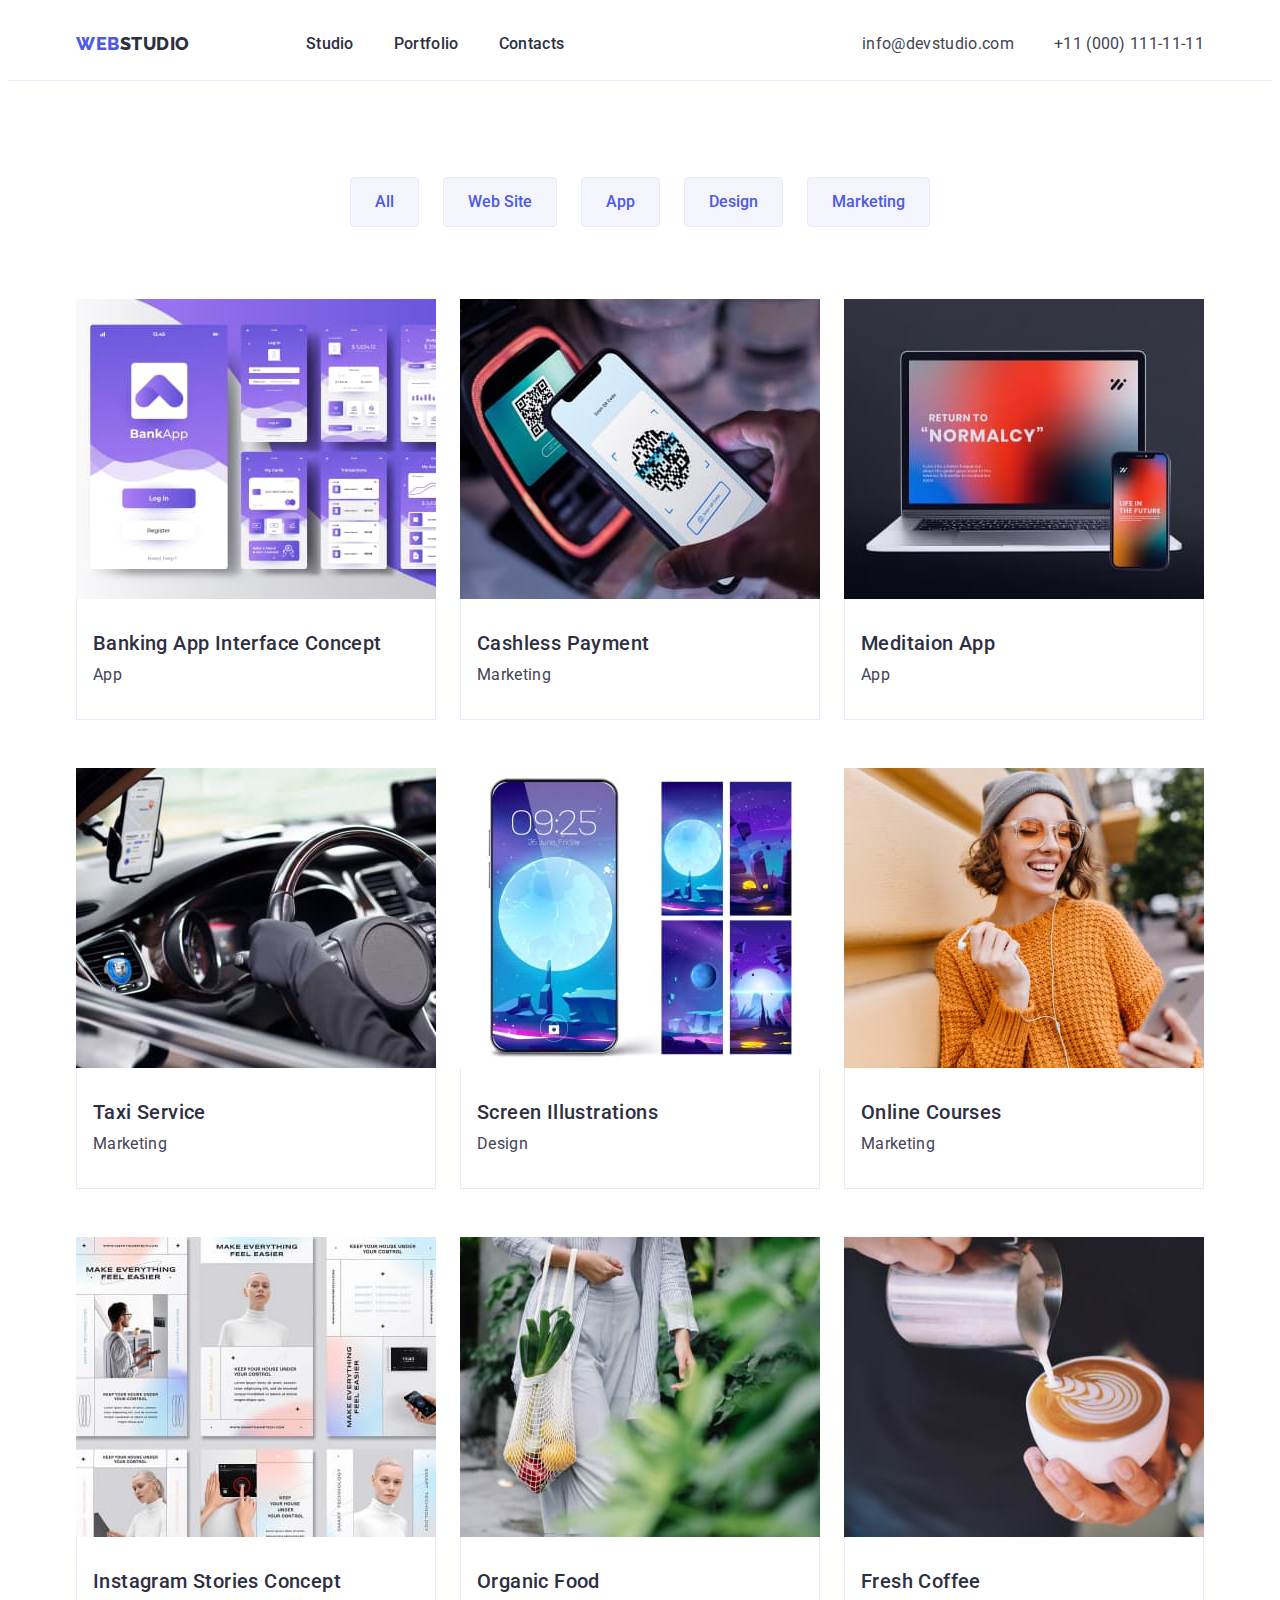
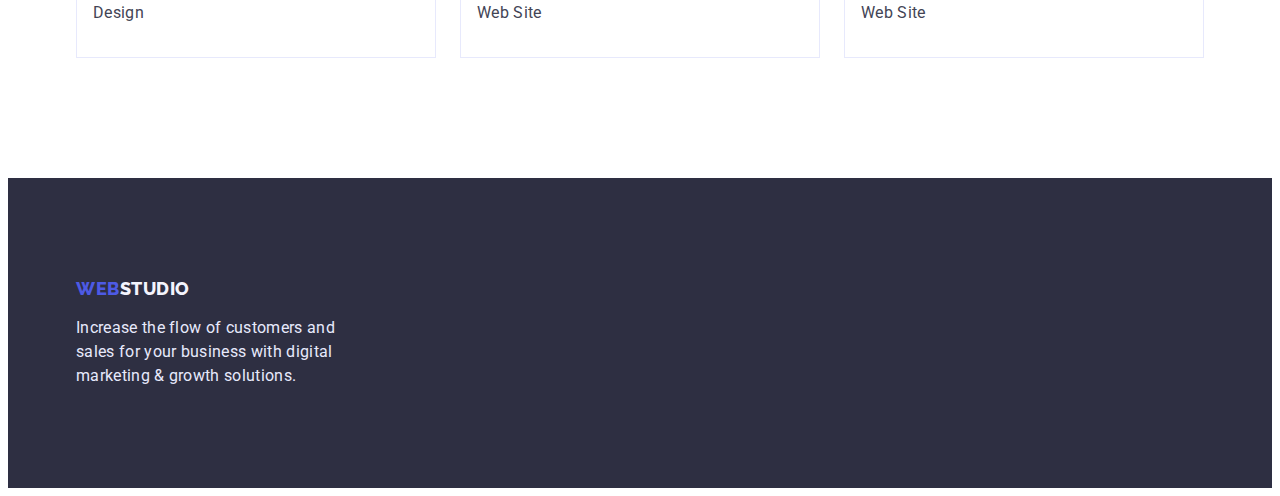
==== portfolio.html @ fd46bbb6 "Initial commit" ====
<!DOCTYPE html>
<html lang="en">
  <head>
    <meta charset="UTF-8" />
    <meta http-equiv="X-UA-Compatible" content="IE=edge" />
    <meta name="viewport" content="width=device-width, initial-scale=1.0" />
    <title>Document</title>
    <link
      href="https://fonts.googleapis.com/css2?family=Montserrat:wght@400;700&family=Raleway:wght@800&family=Roboto:wght@400;500;700;900&display=swap"
      rel="stylesheet"
    />
    <link
      rel="stylesheet"
      href="https://cdnjs.cloudflare.com/ajax/libs/modern-normalize/1.1.0/modern-normalize.min.css"
      integrity="sha512-wpPYUAdjBVSE4KJnH1VR1HeZfpl1ub8YT/NKx4PuQ5NmX2tKuGu6U/JRp5y+Y8XG2tV+wKQpNHVUX03MfMFn9Q=="
      crossorigin="anonymous"
      referrerpolicy="no-referrer"
    />
    <link rel="stylesheet" href="./css/styles.css" />
  </head>
  <body>
    <header class="header">
      <div class="container main_nav">
        <nav class="nav">
          <a href="./index.html" class="logo">Web<span>Studio</span></a>
          <ul class="nav_list">
            <li class="nav_item">
              <a href="./index.html" class="nav_link">Studio</a>
            </li>
            <li class="nav_item"><a href="" class="nav_link">Portfolio</a></li>
            <li class="nav_item"><a href="" class="nav_link">Contacts</a></li>
          </ul>
        </nav>
        <address class="contacts">
          <ul class="contacts_list">
            <li class="contacts_item">
              <a href="mailto:info@devstudio.com" class="contacts_link"
                >info@devstudio.com</a
              >
            </li>
            <li class="contacts_item">
              <a href="tel:+110001111111" class="contacts_link"
                >+11 (000) 111-11-11</a
              >
            </li>
          </ul>
        </address>
      </div>
    </header>
    <main>
      <h1 hidden>Portfolio</h1>
      <section class="filter">
        <!--list nav-->
        <div class="container portfolio">
          <ul class="filter_list">
            <li class="filter_item">
              <button type="button" class="button_secondary">All</button>
            </li>
            <li class="filter_item">
              <button type="button" class="button_secondary">Web Site</button>
            </li>
            <li class="filter_item">
              <button type="button" class="button_secondary">App</button>
            </li>
            <li class="filter_item">
              <button type="button" class="button_secondary">Design</button>
            </li>
            <li class="filter_item">
              <button type="button" class="button_secondary">Marketing</button>
            </li>
          </ul>
          <!--/list nav-->
          <!--portfolio section-->
          <ul class="portfolio_list">
            <li class="portfolio_item">
              <a href="" class="portfolio_link">
                <img
                  src="./images/img11.jpg"
                  alt="Banking App Interface Concept"
                  width="360"
                  height="300"
                />
                <div class="portfolio_card">
                  <h3 class="portfolio_title">Banking App Interface Concept</h3>
                  <p class="portfolio_desc">App</p>
                </div>
              </a>
            </li>
            <li class="portfolio_item">
              <a href="" class="portfolio_link">
                <img
                  src="./images/img12.jpg"
                  alt="Cashless Payment"
                  width="360"
                  height="300"
                />
                <div class="portfolio_card">
                  <h3 class="portfolio_title">Cashless Payment</h3>
                  <p class="portfolio_desc">Marketing</p>
                </div>
              </a>
            </li>
            <li class="portfolio_item">
              <a href="" class="portfolio_link">
                <img
                  src="./images/img13.jpg"
                  alt="Meditaion App"
                  width="360"
                  height="300"
                />
                <div class="portfolio_card">
                  <h3 class="portfolio_title">Meditaion App</h3>
                  <p class="portfolio_desc">App</p>
                </div>
              </a>
            </li>
            <li class="portfolio_item">
              <a href="" class="portfolio_link">
                <img
                  src="./images/img14.jpg"
                  alt="Taxi Service"
                  width="360"
                  height="300"
                />
                <div class="portfolio_card">
                  <h3 class="portfolio_title">Taxi Service</h3>
                  <p class="portfolio_desc">Marketing</p>
                </div>
              </a>
            </li>
            <li class="portfolio-item">
              <a href="" class="portfolio_link">
                <img
                  src="./images/img15.jpg"
                  alt="Screen Illustrations"
                  width="360"
                  height="300"
                />
                <div class="portfolio_card">
                  <h3 class="portfolio_title">Screen Illustrations</h3>
                  <p class="portfolio_desc">Design</p>
                </div>
              </a>
            </li>
            <li class="portfolio_item">
              <a href="" class="portfolio_link">
                <img
                  src="./images/img16.jpg"
                  alt="Online Courses"
                  width="360"
                  height="300"
                />
                <div class="portfolio_card">
                  <h3 class="portfolio_title">Online Courses</h3>
                  <p class="portfolio_desc">Marketing</p>
                </div>
              </a>
            </li>
            <li class="portfolio_item">
              <a href="" class="portfolio_link">
                <img
                  src="./images/img17.jpg"
                  alt="Instagram Stories Concept"
                  width="360"
                  height="300"
                />
                <div class="portfolio_card">
                  <h3 class="portfolio_title">Instagram Stories Concept</h3>
                  <p class="portfolio_desc">Design</p>
                </div>
              </a>
            </li>
            <li class="portfolio-item">
              <a href="" class="portfolio_link">
                <img
                  src="./images/img18.jpg"
                  alt="Organic Food"
                  width="360"
                  height="300"
                />
                <div class="portfolio_card">
                  <h3 class="portfolio_title">Organic Food</h3>
                  <p class="portfolio_desc">Web Site</p>
                </div>
              </a>
            </li>
            <li class="portfolio_item">
              <a href="" class="portfolio_link">
                <img
                  src="./images/img19.jpg"
                  alt="Fresh Coffee"
                  width="360"
                  height="300"
                />
                <div class="portfolio_card">
                  <h3 class="portfolio_title">Fresh Coffee</h3>
                  <p class="portfolio_desc">Web Site</p>
                </div>
              </a>
            </li>
          </ul>
        </div>
      </section>
      <!--/portfolio section-->
    </main>

    <footer class="footer">
      <div class="container footer">
        <a href="./index.html" class="footer_logo">Web<span>Studio</span></a>
        <p class="footer_desc">
          Increase the flow of customers and sales for your business with
          digital marketing & growth solutions.
        </p>
      </div>
    </footer>
  </body>
</html>
---- css/styles.css ----
:root {
    --primary-text-color: #434455;
    --title-text-color: #2E2F42;
    --accent-white-color: #E7E9FC;
    --white-color: #FFFFFF;
    --background-color: #E5E5E5;
    --second-background-color: #F4F4FD; 
    --accent-color: #4D5AE5; 
    --button-color: #404BBF;
    --black: #000
    }
    
html {
    box-sizing: border-box;
    }
        *,
        *::before,
        *::after {
            box-sizing: inherit;
        }

img {
    display: block;
    max-width: 100%;
    height: auto;
}

.container {
    margin-left: auto;
    margin-right: auto;
    padding-left: 15px;
    padding-right: 15px;
    width: 1158px;
          
}

body {background-color: var(--white-color) ;
color: var(--primary-text-color);
font-family: 'Roboto', sans-serif;
}
ul {list-style: none;}

/*header*/
.header {
 border-bottom: 1px solid #E7E9FC;
}    

.container.main_nav {
    display: flex;
    padding: 0px 15px;
    width: 1158;
   
}

.logo {
    padding: 24px 0px;  
    color: var(--accent-color);
    text-decoration: none;
    font-family: 'Raleway';
    font-weight: 800;
    font-size: 18px;
    line-height: 1.3;
    display: flex;
    align-items: center;
    letter-spacing: 0.03em;
    text-transform: uppercase;
    margin-right: 76px;
}

.logo span {
    color: var(--title-text-color)
}

.nav .logo:hover,
.nav .logo:focus {
    color: var(--accent-color);
}

.header {
    background-color: var(--white-color);
}

.nav {
    display: flex;
}
.nav_list {
    display: flex;
    margin: 0;
 }

.nav_link {
    display: block;
    padding: 24px 0px;
    color: var(--title-text-color);
    text-decoration: none;
    font-weight: 500;
    font-size: 16px;
    line-height: 1.5;
    letter-spacing: 0.02em;
    
}
 
   .nav_item:not(:last-child) {
    margin-right: 40px;
}
.contacts {
    display: flex;
    margin-left: auto;
}

.contacts_list {
    display: flex;
    margin: 0px;
    padding: 24px 0px; 
    
}

.contacts_link {
    color: var(--primary-text-color);
    text-decoration: none;
    font-size: 16px;
    line-height: 1.5;
    letter-spacing: 0.02em;
    font-style: normal;
    margin: 0px 0px 0px 0px;
   
}

.contacts_item:first-child {
    margin-right: 40px;
}


.nav_list .nav_link:hover,
.nav_list .nav_link:focus {
    color: var(--accent-color);
}

.contacts .contacts_link:hover,
.contacts .contacts_link:focus {
    color: var(--accent-color);
}

/*hero*/
.hero {
    background-color: var(--title-text-color);
    padding: 188px 0px;

}
.container.hero {
width: 1158px;
padding-top: 0px;
padding-bottom: 0;
}

.hero_title {
    box-sizing: border-box;
    display: block;
    width: 496px;
    margin: 0px 0px 48px 0px;
    justify-content: center;
    color: var(--white-color);
    font-weight: 700;
    font-size: 56px;
    line-height: 1.1;
    text-align: center;
    letter-spacing: 0.02em;
    margin-left: auto;
    margin-right: auto;
  }

.button_primary {
    box-sizing: border-box;
    display: flex;
    flex-direction: row;
    margin: 0px auto;

    border-radius: 4px;
    padding: 16px  32px;
    border: 1px solid var(--accent-color);
       
    color: var(--white-color);
    background-color: var(--accent-color);
    font-family: 'Roboto';
    font-weight: 500;
    font-size: 16px;
    line-height: 1.5;
    
    align-items: center;
    letter-spacing: 0.04em;
    cursor: pointer;
    text-align: center;

   }

.hero .button_primary:hover,
.hero .button_primary:focus {
    background-color: var(--button-color);
    color: var(--white-color);
}

/*section feature*/

.container.feature{
    padding-bottom: 0px 15px;
}

.feature {
    padding-top: 120px;
    padding-bottom: 120px;
}
.container.feature {
    padding: 0px 15px;
}

.feature_list {
    display: flex;
    padding: 0;
    margin: 0;
}
.feature_item {
    width: 264px;
    height: 104px;
}
.feature_item:not(:last-child) {
    margin-right: 24px;
}

.feature_title {
    box-sizing: border-box;
    display: block;
    padding: 0;
    margin: 0;
    margin-bottom: 8px;

    color: var(--title-text-color);
    font-weight: 500;
    font-size: 20px;
    line-height: 1.2;
    letter-spacing: 0.02em;
}
.feature_desc {
    padding: 0;
    margin: 0;

    color: var(--primary-text-color);
    font-size: 16px;
    line-height: 1.5;
    letter-spacing: 0.02em;
}

/*section work*/
.work {
    padding-bottom: 120px;
}
.container.work {
    padding: 0px 15px;
}

.work_title {
    padding: 0;
    margin: 0;
    margin-bottom: 72px;

    color: var(--title-text-color);
    font-weight: 700;
    font-size: 36px;
    line-height: 1.1;
    text-align: center;
    letter-spacing: 0.02em;
    }

.work_list {
    display: flex;
    margin: 0;
    padding: 0px;
    
}
.work_item {
    padding: 0;
}
.work_item:not(:last-child) {
    margin-right: 24px;
}

/*section team*/
.team {
    padding-top: 120px;
    padding-bottom: 120px;
    background-color: var(--second-background-color);
}
.container.team {
   
    padding-left: 15px;
    padding-right: 15px;
    margin: 0px  auto;
    padding-top: 0px;
    padding-bottom: 0;
    
}

.team_list {
    display: flex;
    margin: 0px;
    padding: 0px;
   }

.team_item:not(:last-child) {
margin-right: 24px;
}

.team_caption {
    margin: 0;
    margin-bottom: 72px;

    color: var(--title-text-color);
    font-style: normal;
    font-weight: 700;
    font-size: 36px;
    line-height: 1.1;
    text-align: center;
    letter-spacing: 0.02em;
    text-transform: capitalize
}
.team_card {
    padding: 32px 16px;
    background-color: var(--white-color);
    border-radius: 0px 0px 4px 4px;
}
.team_title {
    margin: 0;
    margin-bottom: 8px;
    color: var(--title-text-color);
    font-weight: 500;
    font-size: 20px;
     line-height: 1.2;
    text-align: center;
    letter-spacing: 0.02em;
}
.team_desc {
    margin: 0;
    color: var(--primary-text-color);
    font-size: 16px;
    line-height: 1.5;
    text-align: center;
    letter-spacing: 0.02em;
}

/*Footer*/
.footer {
    background-color: var(--title-text-color);
    padding: 100px 15px;
}

.container.footer {
    padding: 0px 15px 0px 15px;
}
.footer_logo {
    margin-bottom: 16px;
    color: var(--accent-color);
    text-decoration: none;
    font-family: 'Raleway';
    font-weight: 800;
    font-size: 18px;
    line-height: 1.2;
    display: flex;
    align-items: center;
    letter-spacing: 0.03em;
    text-transform: uppercase;
}
.footer_logo span {
    color: var(--second-background-color);
}

.footer_logo:hover,
.footer_logo:focus {
color: var(--accent-color);
}

.footer_desc {
    margin: 0;
    width: 264px;
    color: var(--accent-white-color);
    font-size: 16px;
    line-height: 1.5;
    letter-spacing: 0.02em;
    
}

/*section search*/
.filter {
    padding-top: 96px;
    padding-bottom: 120px;  
}

.container.portfolio {
    width: 1158px;
    margin-left: auto;
    margin-right: auto;
    

}
.filter_list {
    display: flex;
    flex-direction: row;
    align-items: flex-start;
    padding: 0px;
    gap: 24px;
    margin: 0;
    
    margin-bottom: 72px;
    justify-content: center;
}

.button_secondary {
        display: inline-block;
        border-radius: 4px;
        padding: 12px 24px;
        border: 1px solid #E7E9FC;
        
        color: var(--accent-color);
        background-color: var(--second-background-color);
        cursor: pointer;
        font-family: 'Roboto';
        font-weight: 500;
        font-size: 16px;
        line-height: 1.5;
        text-align: center;
        
    }
 
    .button_secondary:hover,
    .button_secondary:focus {
    background-color: var(--button-color);
    color: var(--white-color);
    }

.portfolio_list {
    
    padding: 0px;
    margin: 0;
    list-style: none;

    display: flex;
    flex-wrap: wrap;
    padding-left: 0px;
    row-gap: 48px;
    column-gap: 24px;
    
}  


.portfolio_item {
    flex-basis: calc((100% - 48px) / 3);
    
  }


.portfolio_card {
    border-right: 1px solid #E7E9FC;
    border-bottom: 1px solid #E7E9FC;
    border-left: 1px solid #E7E9FC;
    padding: 32px 0px;
    width: 360px;
    
}
.portfolio_link {
    text-decoration: none;
}

.portfolio_title {
    margin: 0;
    margin-bottom: 8px;
    padding-left: 16px;
    color: var(--title-text-color);
    font-weight: 500;
    font-size: 20px;
    line-height: 1.2;
    letter-spacing: 0.02em;
}
.portfolio_desc {
    margin: 0;
    padding-left: 16px;
    color: var(--primary-text-color);
    font-size: 16px;
    line-height: 1.5;
    letter-spacing: 0.02em;
}
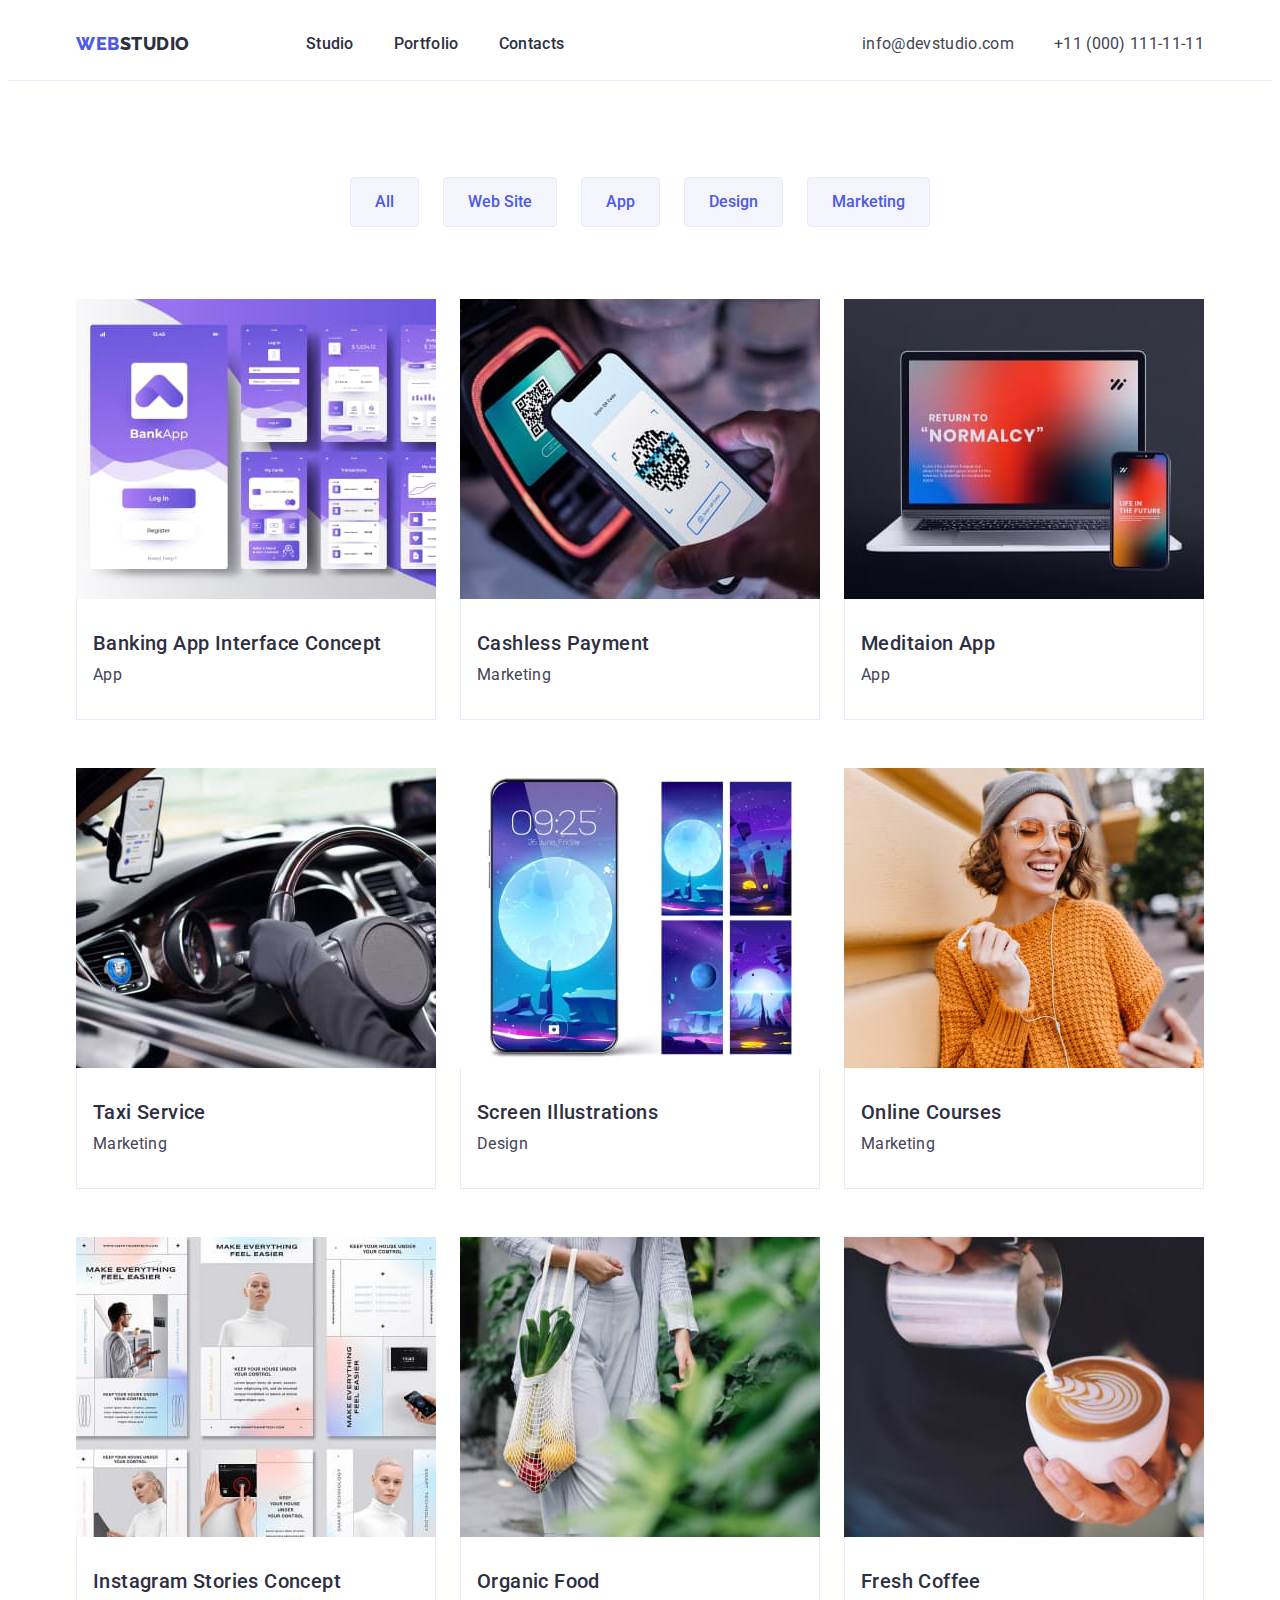
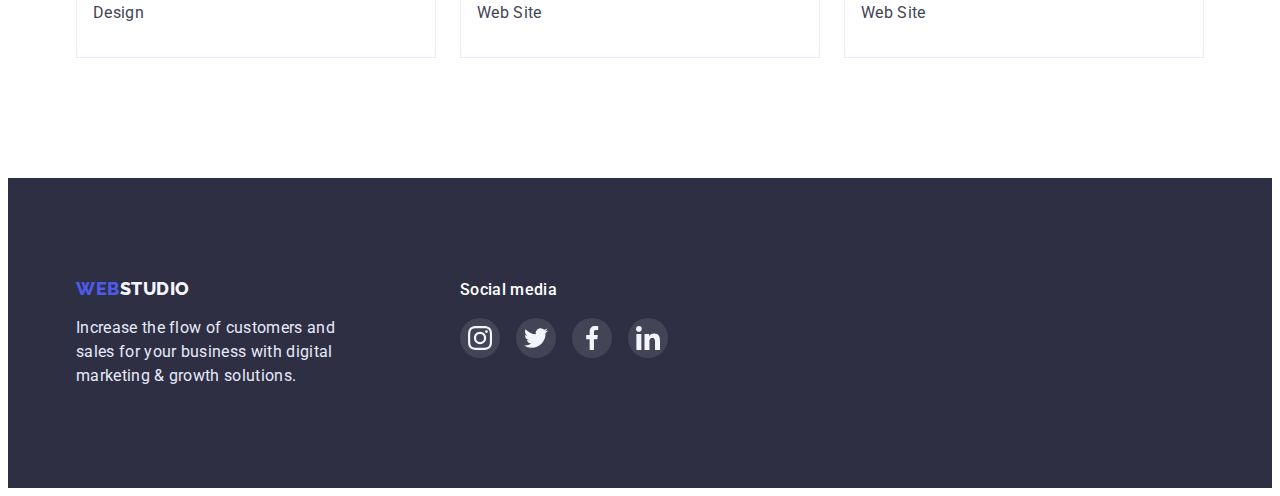
==== commit fb0be9ae: "svg4" ====
--- a/portfolio.html
+++ b/portfolio.html
@@ -206,11 +206,46 @@
 
     <footer class="footer">
       <div class="container footer">
-        <a href="./index.html" class="footer_logo">Web<span>Studio</span></a>
-        <p class="footer_desc">
-          Increase the flow of customers and sales for your business with
-          digital marketing & growth solutions.
-        </p>
+        <div class="footer_webstudio">
+          <a href="./index.html" class="footer_logo">Web<span>Studio</span></a>
+          <p class="footer_desc">
+            Increase the flow of customers and sales for your business with
+            digital marketing & growth solutions.
+          </p>
+        </div>
+        <div class="footer_socialmedia">
+          <h3 class="footer_title">Social media</h3>
+          <ul class="socialmedia_list">
+            <li class="socialmedia_item">
+              <a href="Instagram" class="socialmedia_link">
+                <svg class="socialmedia_icon" widht="24" height="24">
+                  <use href="./images/symbol-defs.svg#icon-instagram-2"></use>
+                </svg>
+              </a>
+            </li>
+            <li class="socialmedia_item">
+              <a href="Twitter" class="socialmedia_link">
+                <svg class="socialmedia_icon" widht="24" height="24">
+                  <use href="./images/symbol-defs.svg#icon-twitter-1"></use>
+                </svg>
+              </a>
+            </li>
+            <li class="socialmedia_item">
+              <a href="Facebook" class="socialmedia_link">
+                <svg class="socialmedia_icon" widht="24" height="24">
+                  <use href="./images/symbol-defs.svg#icon-facebook-1"></use>
+                </svg>
+              </a>
+            </li>
+            <li class="socialmedia_item">
+              <a href="Linkedin" class="socialmedia_link">
+                <svg class="socialmedia_icon" widht="24" height="24">
+                  <use href="./images/symbol-defs.svg#icon-linkedin-1"></use>
+                </svg>
+              </a>
+            </li>
+          </ul>
+        </div>
       </div>
     </footer>
   </body>
--- a/css/styles.css
+++ b/css/styles.css
@@ -144,13 +144,27 @@
 
 /*hero*/
 .hero {
+    
     background-color: var(--title-text-color);
-    padding: 188px 0px;
-
-}
+    height: 600px;
+    max-width: 1440px;
+    margin-left: auto;
+    margin-right: auto;
+    background-position: center;
+    background-size: cover;
+    background-repeat: no-repeat;
+    background-image: linear-gradient( 
+    to right,  
+    rgba(46, 47, 66, 0.7),
+     rgba(46, 47, 66, 0.7) ), 
+     url(../images/people-office\ 1.jpg);
+       
+}
+
+
 .container.hero {
 width: 1158px;
-padding-top: 0px;
+padding-top: 188px;
 padding-bottom: 0;
 }
 
@@ -178,7 +192,7 @@
 
     border-radius: 4px;
     padding: 16px  32px;
-    border: 1px solid var(--accent-color);
+    border: none;
        
     color: var(--white-color);
     background-color: var(--accent-color);
@@ -202,10 +216,6 @@
 
 /*section feature*/
 
-.container.feature{
-    padding-bottom: 0px 15px;
-}
-
 .feature {
     padding-top: 120px;
     padding-bottom: 120px;
@@ -221,8 +231,19 @@
 }
 .feature_item {
     width: 264px;
-    height: 104px;
-}
+    height: 224px;
+
+}
+.feature_wrap_icon {
+    display: flex;
+    justify-content: center;
+    align-items: center;
+    height: 112px;
+    border-radius: 4px;
+    margin-bottom: 8px;
+    background-color: #F4F4FD;
+}
+
 .feature_item:not(:last-child) {
     margin-right: 24px;
 }
@@ -287,7 +308,7 @@
 /*section team*/
 .team {
     padding-top: 120px;
-    padding-bottom: 120px;
+    padding-bottom: 110px;
     background-color: var(--second-background-color);
 }
 .container.team {
@@ -305,7 +326,10 @@
     margin: 0px;
     padding: 0px;
    }
-
+.team_item {
+    margin-right: 24px;
+    flex-basis: calc((100% - 72px) / 4);
+}
 .team_item:not(:last-child) {
 margin-right: 24px;
 }
@@ -340,6 +364,7 @@
 }
 .team_desc {
     margin: 0;
+    margin-bottom: 8px;
     color: var(--primary-text-color);
     font-size: 16px;
     line-height: 1.5;
@@ -347,6 +372,88 @@
     letter-spacing: 0.02em;
 }
 
+.team_socialmedia_list {
+    display: flex;
+    align-items: center;
+    gap: 24px;
+    padding-left: 0;
+    background-color: var(--white-color);
+    border-radius: 0px 0px 4px 4px;
+    text-align: center;
+   justify-content: center;
+}
+
+
+.socialmedia_link {
+    display: flex;
+    justify-content: center;
+    align-items: center;
+    width: 40px;
+    height: 40px;
+    border-radius: 50%;
+    background-color: rgba(77, 90, 229, 1);
+}
+.work .socialmedia_icon {
+    color: #F4F4FD;
+}
+
+/*Customers*/
+.customers {
+    padding-top: 130px;
+    padding-bottom: 120px;
+}
+.container .customers {
+    padding: 0px 15px;
+    
+}
+
+.customers_list {
+    display: flex;
+   
+}
+
+.customers_caption {
+    margin: 0;
+    margin-bottom: 72px;
+
+    color: var(--title-text-color);
+    font-style: normal;
+    font-weight: 700;
+    font-size: 36px;
+    line-height: 1.1;
+    text-align: center;
+    letter-spacing: 0.02em;
+    text-transform: capitalize
+}
+.customers_item {
+    width: 168px;
+    height: 88px;
+
+}
+.customers_item:not(:last-child) {
+margin-right: 24px;
+}
+.customers .logo {
+    border: 1px solid #8E8F99;
+    display: flex;
+    justify-content: center;
+    align-items: center;
+    height: 88px;
+    border-radius: 4px;
+   
+}
+       
+.customers_link {
+    
+    position: absolute;
+    padding: 16px 32px 16px 32px;
+    border: 1px solid #8E8F99;
+  
+}
+.customers_icon {
+    width: 100%;
+    height: 100%;
+}
 /*Footer*/
 .footer {
     background-color: var(--title-text-color);
@@ -354,6 +461,9 @@
 }
 
 .container.footer {
+    display: flex;
+    justify-content: start;
+    gap: 120px;
     padding: 0px 15px 0px 15px;
 }
 .footer_logo {
@@ -386,6 +496,46 @@
     line-height: 1.5;
     letter-spacing: 0.02em;
     
+}
+footer .socialmedia_list {
+    display: flex;
+    gap: 16px;
+    justify-content: center;
+    padding: 0px;
+    margin: 0;
+}
+.footer_socialmedia {
+    display: block;
+    flex-wrap: wrap;
+    align-items: start;
+    margin: 0;
+    padding: 0;
+   
+}
+.footer_title {
+    margin: 0px 0px 16px 0px;
+    font-family: 'Roboto';
+    font-style: normal;
+    font-weight: 500;
+    font-size: 16px;
+    line-height: 24px;
+    letter-spacing: 0.02em;
+    
+    color: #FFFFFF;
+
+}
+footer .socialmedia_item{
+    width: 40px;
+    height: 40px;
+}
+footer .socialmedia_link {
+    background-color: rgba(255, 255, 255, 0.1);;
+    display: flex;
+    justify-content: center;
+    align-items: center;
+    width: 100%;
+    height: 100%;
+    border-radius: 50%;
 }
 
 /*section search*/
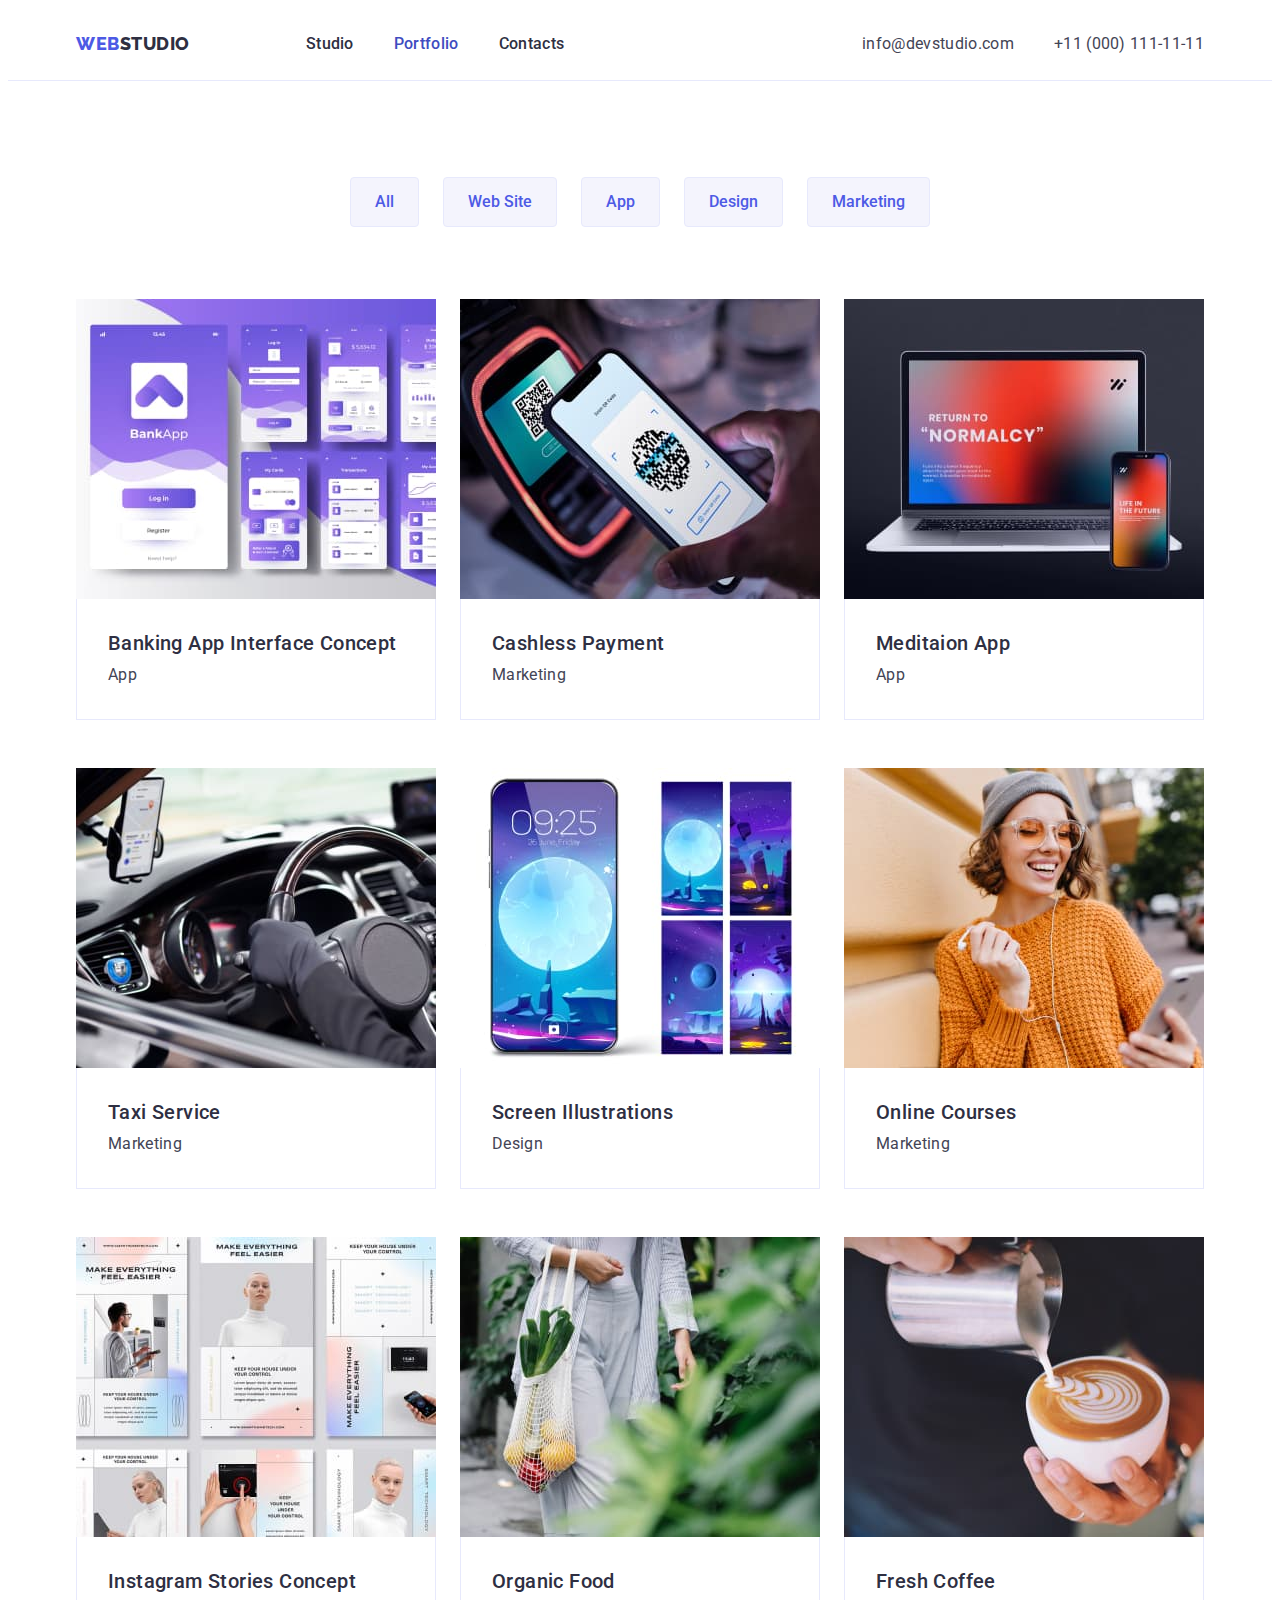
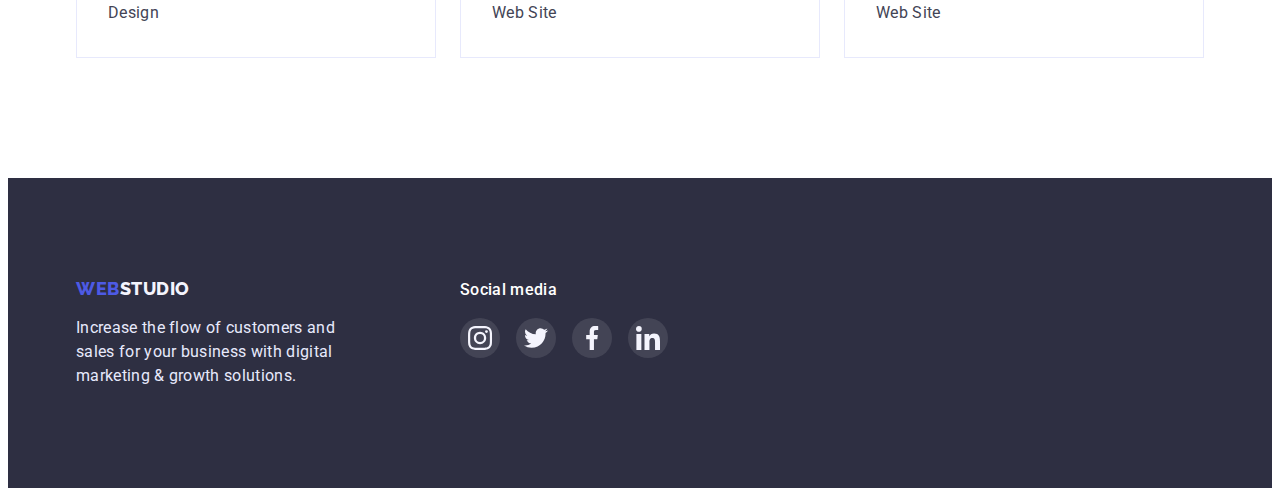
==== commit f73a3a5a: "svg final" ====
--- a/portfolio.html
+++ b/portfolio.html
@@ -27,7 +27,9 @@
             <li class="nav_item">
               <a href="./index.html" class="nav_link">Studio</a>
             </li>
-            <li class="nav_item"><a href="" class="nav_link">Portfolio</a></li>
+            <li class="nav_item">
+              <a href="" class="nav_link active">Portfolio</a>
+            </li>
             <li class="nav_item"><a href="" class="nav_link">Contacts</a></li>
           </ul>
         </nav>
--- a/css/styles.css
+++ b/css/styles.css
@@ -8,7 +8,9 @@
     --second-background-color: #F4F4FD; 
     --accent-color: #4D5AE5; 
     --button-color: #404BBF;
-    --black: #000
+    --black: #000;
+    --green: #31D0AA;
+    --lite-slate: #8e8f99;
     }
     
 html {
@@ -100,8 +102,18 @@
     letter-spacing: 0.02em;
     
 }
- 
-   .nav_item:not(:last-child) {
+ .active {
+    display: block;
+    padding: 24px 0px;
+    color: var(--button-color);
+    text-decoration: none;
+    font-weight: 500;
+    font-size: 16px;
+    line-height: 1.5;
+    letter-spacing: 0.02em;
+}
+
+.nav_item:not(:last-child) {
     margin-right: 40px;
 }
 .contacts {
@@ -131,15 +143,17 @@
     margin-right: 40px;
 }
 
-
 .nav_list .nav_link:hover,
 .nav_list .nav_link:focus {
-    color: var(--accent-color);
+    color: var(--button-color);
 }
 
 .contacts .contacts_link:hover,
 .contacts .contacts_link:focus {
-    color: var(--accent-color);
+    color: var(--button-color);
+}
+.nav_list .nav_link:active {
+    color: var(--button-color);
 }
 
 /*hero*/
@@ -351,6 +365,7 @@
     padding: 32px 16px;
     background-color: var(--white-color);
     border-radius: 0px 0px 4px 4px;
+    box-shadow: 0px 1px 6px rgba(46, 47, 66, 0.08), 0px 1px 1px rgba(46, 47, 66, 0.16), 0px 2px 1px rgba(46, 47, 66, 0.08);
 }
 .team_title {
     margin: 0;
@@ -358,7 +373,7 @@
     color: var(--title-text-color);
     font-weight: 500;
     font-size: 20px;
-     line-height: 1.2;
+    line-height: 1.2;
     text-align: center;
     letter-spacing: 0.02em;
 }
@@ -391,28 +406,29 @@
     width: 40px;
     height: 40px;
     border-radius: 50%;
-    background-color: rgba(77, 90, 229, 1);
-}
-.work .socialmedia_icon {
-    color: #F4F4FD;
+    background-color: var(--accent-color);
+}
+.team .socialmedia_icon {
+    fill: var(--second-background-color);
+}
+
+.socialmedia_link:hover, 
+.socialmedia_link:focus {
+background-color: var(--button-color);
 }
 
 /*Customers*/
-.customers {
+.customer {
     padding-top: 130px;
     padding-bottom: 120px;
 }
-.container .customers {
-    padding: 0px 15px;
-    
-}
 
 .customers_list {
     display: flex;
-   
-}
-
-.customers_caption {
+    margin: 0;
+    padding: 0;
+ }
+ .customers_caption {
     margin: 0;
     margin-bottom: 72px;
 
@@ -434,26 +450,38 @@
 margin-right: 24px;
 }
 .customers .logo {
-    border: 1px solid #8E8F99;
     display: flex;
     justify-content: center;
     align-items: center;
     height: 88px;
     border-radius: 4px;
-   
-}
+    flex-grow: 1;
+}
+      
+.customers_link {
+    display: flex;
+    justify-content: center;
+    align-items: center;
        
-.customers_link {
-    
-    position: absolute;
     padding: 16px 32px 16px 32px;
-    border: 1px solid #8E8F99;
-  
-}
+    border: 1px solid var(--lite-slate);
+
+}
+
 .customers_icon {
-    width: 100%;
-    height: 100%;
-}
+    fill: var(--lite-slate);
+}
+
+.customers_link:hover,
+.customers_link:focus {
+border: 1px solid var(--button-color);
+ 
+}
+.customers_link:hover .customers_icon,
+.customers_link:focus .customers_icon:focus {
+    fill: var(--button-color);
+}
+
 /*Footer*/
 .footer {
     background-color: var(--title-text-color);
@@ -536,6 +564,13 @@
     width: 100%;
     height: 100%;
     border-radius: 50%;
+}
+footer .socialmedia_icon {
+    fill: var(--second-background-color);
+}
+footer .socialmedia_link:hover, 
+footer .socialmedia_link:focus {
+    background-color: var(--green);
 }
 
 /*section search*/
@@ -583,11 +618,12 @@
     .button_secondary:hover,
     .button_secondary:focus {
     background-color: var(--button-color);
+    border: 1px solid transparent;
     color: var(--white-color);
+    box-shadow: 0px 3px 1px rgba(0, 0, 0, 0.1), 0px 2px 1px rgba(0, 0, 0, 0.08), 0px 2px 2px rgba(0, 0, 0, 0.12);
     }
 
 .portfolio_list {
-    
     padding: 0px;
     margin: 0;
     list-style: none;
@@ -597,27 +633,29 @@
     padding-left: 0px;
     row-gap: 48px;
     column-gap: 24px;
-    
 }  
-
 
 .portfolio_item {
     flex-basis: calc((100% - 48px) / 3);
-    
-  }
-
+}
 
 .portfolio_card {
-    border-right: 1px solid #E7E9FC;
-    border-bottom: 1px solid #E7E9FC;
-    border-left: 1px solid #E7E9FC;
-    padding: 32px 0px;
+    border-right: 1px solid var(--accent-white-color);
+    border-bottom: 1px solid var(--accent-white-color);
+    border-left: 1px solid var(--accent-white-color);
+    padding: 32px 15px;
     width: 360px;
     
 }
 .portfolio_link {
     text-decoration: none;
 }
+.portfolio_link:hover,
+.portfolio_link:focus {
+    display: block;
+    box-shadow: 0px 1px 6px rgba(46, 47, 66, 0.08), 0px 1px 1px rgba(46, 47, 66, 0.16), 0px 2px 1px rgba(46, 47, 66, 0.08);
+}
+
 
 .portfolio_title {
     margin: 0;
@@ -629,6 +667,7 @@
     line-height: 1.2;
     letter-spacing: 0.02em;
 }
+
 .portfolio_desc {
     margin: 0;
     padding-left: 16px;
